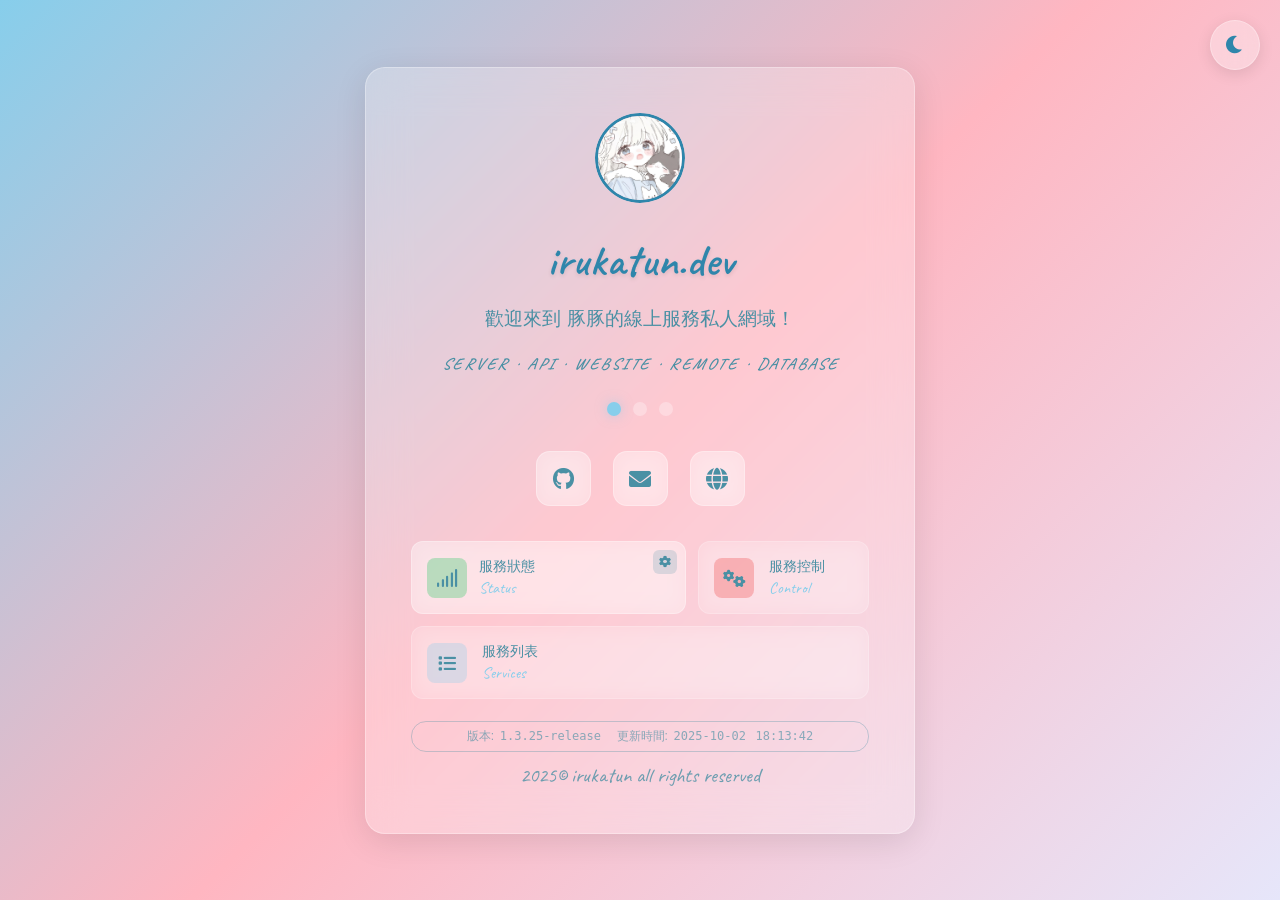
==== index.html @ 138a7be6 "1.3.25-release，版本號修正" ====
<!DOCTYPE html>
<html lang="zh-TW">
<head>
  <meta charset="UTF-8">
  <meta name="viewport" content="width=device-width, initial-scale=1.0">
  
  <!-- Cache Control -->
  <meta http-equiv="Cache-Control" content="no-cache, no-store, must-revalidate">
  <meta http-equiv="Pragma" content="no-cache">
  <meta http-equiv="Expires" content="0">
  <meta name="version" content="1.3.25-release">

  <!-- SEO -->
  <title>irukatun.dev - 豚豚的線上服務私人網域</title>
  <meta name="description" content="這是豚豚的個人網域，用於部署各種線上服務、API、網站和遠端連線接口。" />

  <!-- Social Sharing (Open Graph) -->
  <meta property="og:title" content="irukatun.dev - 豚豚的網站私人域" />
  <meta property="og:description" content="這是豚豚的個人網域，用於部署各種線上服務、API、網站和遠端連線接口。" />
  <meta property="og:image" content="https://www.irukatun.dev/avatar.jpg" />
  <meta property="og:url" content="https://www.irukatun.dev" />
  <meta property="og:type" content="website" />

  <!-- Icon & Styles -->
  <link rel="icon" href="favicon.png?v=1.3.25-release" type="image/png">
  <link rel="stylesheet" href="style.css?v=1.3.25-release">
  <link href="https://cdnjs.cloudflare.com/ajax/libs/font-awesome/6.0.0/css/all.min.css" rel="stylesheet">
</head>
<body>
    <div class="container">
        <!-- 暗色模式切換按鈕 -->
        <div class="theme-toggle">
            <button id="theme-toggle-btn" class="theme-toggle-btn" title="切換主題">
                <i class="fas fa-moon" id="theme-icon"></i>
            </button>
        </div>

        <!-- 主要內容卡片 -->
        <div class="main-card">
            <!-- 頭像 -->
            <div class="avatar">
                <a href="https://zcs.irukatun.dev" target="_blank" rel="noopener" id="avatar-link" class="avatar-link">
                    <img src="avatar.jpg?v=1.3.25-release" alt="頭像" class="avatar-image">
                    <div class="avatar-overlay">
                        <i class="fas fa-user"></i>
                        <span>個人介紹</span>
                    </div>
                </a>
            </div>

            <!-- 網域名稱 -->
            <h1 class="domain-name">irukatun.dev</h1>

            <!-- 歡迎文字 -->
            <p class="welcome-text">歡迎來到 豚豚的線上服務私人網域！</p>

            <!-- 服務標籤 -->
            <p class="service-tags">SERVER · API · WEBSITE · REMOTE · DATABASE</p>

            <!-- 狀態指示器 -->
            <div class="status-indicators">
                <div class="status-dot active"></div>
                <div class="status-dot"></div>
                <div class="status-dot"></div>
            </div>

            <!-- 社交連結 -->
            <div class="social-links">
                <a href="#" class="social-link github" title="GitHub">
                    <i class="fab fa-github"></i>
                </a>
                <a href="#" class="social-link email" title="Email">
                    <i class="fas fa-envelope"></i>
                </a>
                <a href="#" class="social-link website" title="Website">
                    <i class="fas fa-globe"></i>
                </a>
            </div>

            <!-- 按鈕區域 -->
            <div class="button-container">
                <!-- 第一行：服務狀態和服務控制 -->
                <div class="button-row">
                    <!-- 服務狀態按鈕 -->
                    <div class="status-button">
                        <div class="status-icon">
                            <i class="fas fa-signal"></i>
                        </div>
                        <div class="status-text">
                            <span>服務狀態</span>
                            <small>Status</small>
                        </div>
                        <div class="status-dashboard-btn" onclick="event.stopPropagation(); confirmDashboardAccess()" title="進入後台">
                            <i class="fas fa-cog"></i>
                        </div>
                    </div>

                    <!-- 服務控制按鈕 -->
                    <div class="wake-button" title="服務控制">
                        <div class="wake-icon">
                            <i class="fas fa-cogs"></i>
                        </div>
                        <div class="wake-text">
                            <span>服務控制</span>
                            <small>Control</small>
                        </div>
                    </div>
                </div>

                <!-- 第二行：服務列表 -->
                <div class="button-row">
                    <!-- 服務列表按鈕 -->
                    <div class="services-button">
                        <div class="services-icon">
                            <i class="fas fa-list"></i>
                        </div>
                        <div class="services-text">
                            <span>服務列表</span>
                            <small>Services</small>
                        </div>
                    </div>
                </div>
            </div>

            <!-- 版本資訊 -->
            <div class="version-info">
                <div class="version-text">
                    <div class="version-item">版本: <span id="version-display">1.3.25-release</span></div>
                    <div class="version-item">更新時間: <span id="version-date">2025-10-02 18:13:42</span></div>
                </div>
            </div>

            <!-- 版權資訊 -->
            <p class="copyright">2025© irukatun all rights reserved</p>
        </div>

        <!-- 服務列表彈出框 -->
        <div class="modal-overlay" id="modalOverlay">
            <div class="modal">
                <div class="modal-header">
                    <h3>可用服務列表</h3>
                    <button class="close-btn" id="closeBtn">
                        <i class="fas fa-times"></i>
                    </button>
                </div>
                <div class="modal-content">
                    <div class="services-list">
                        <div class="service-item nextcloud-service" onclick="directRedirect('https://nextcloud.irukatun.dev')">
                            <div class="service-icon">
                                <i class="fas fa-cloud"></i>
                            </div>
                            <div class="service-info">
                                <h4>Nextcloud</h4>
                                <p>私有雲端儲存與檔案共享</p>
                            </div>
                        </div>
                        <div class="service-item llm-chat-service" onclick="directRedirect('https://chat.irukatun.dev')">
                            <div class="service-icon">
                                <i class="fas fa-robot"></i>
                            </div>
                            <div class="service-info">
                                <h4>Iruka Chat</h4>
                                <p>小型LLM對話實驗室</p>
                            </div>
                        </div>
                        <div class="service-item jupyter-service" onclick="openJupyterModal()">
                            <div class="service-icon">
                                <i class="fas fa-book"></i>
                            </div>
                            <div class="service-info">
                                <h4>Jupyter IDE</h4>
                                <p>輕量遠端代碼測試及開發環境</p>
                            </div>
                        </div>
                        <div class="service-item minecraft-service" onclick="directRedirect('https://dreos-mc.irukatun.dev')">
                            <div class="service-icon">
                                <i class="fas fa-gamepad"></i>
                            </div>
                            <div class="service-info">
                                <h4>DreamOS Server</h4>
                                <p> 夢の起源Minecraft伺服器官方網站</p>
                            </div>
                        </div>
                        <div class="service-item coming-soon-service">
                            <div class="service-icon">
                                <i class="fas fa-server"></i>
                            </div>
                            <div class="service-info">
                                <h4>API 服務</h4>
                                <p>Coming Soon...</p>
                            </div>
                        </div>
                        <div class="service-item coming-soon-service">
                            <div class="service-icon">
                                <i class="fas fa-database"></i>
                            </div>
                            <div class="service-info">
                                <h4>資料庫服務</h4>
                                <p>Coming Soon...</p>
                            </div>
                        </div>
                    </div>
                </div>
            </div>
        </div>

        <!-- Jupyter 配置選擇彈出框 -->
        <div class="modal-overlay" id="jupyterModalOverlay">
            <div class="modal jupyter-modal">
                <div class="modal-header">
                    <h3>選擇 Jupyter 配置</h3>
                    <button class="close-btn" onclick="closeJupyterModal()">
                        <i class="fas fa-times"></i>
                    </button>
                </div>
                <div class="modal-content">
                    <div class="jupyter-options">
                        <div class="jupyter-option" onclick="directRedirect('https://jupyter-lite.irukatun.dev')">
                            <div class="jupyter-active-badge">正常服務中</div>
                            <div class="option-header">
                                <div class="option-icon">
                                    <i class="fas fa-laptop"></i>
                                </div>
                                <div class="option-title">
                                    <h4>Lite 版本</h4>
                                    <span class="option-badge lite">輕量配置</span>
                                </div>
                            </div>
                            <div class="option-specs">
                                <div class="spec-item">
                                    <i class="fas fa-microchip"></i>
                                    <span>AMD Ryzen 5 5600</span>
                                </div>
                                <div class="spec-item">
                                    <i class="fas fa-tv"></i>
                                    <span>AMD Radeon RX 6600 8G</span>
                                </div>
                                <div class="spec-item">
                                    <i class="fas fa-memory"></i>
                                    <span>24GB DDR4-3600</span>
                                </div>
                                <div class="spec-item">
                                    <i class="fab fa-python"></i>
                                    <span>CPython 3.12</span>
                                </div>
                            </div>
                        </div>
                        
                        <div class="jupyter-option coming-soon-service">
                            <div class="jupyter-suspended-badge">暫停服務</div>
                            <div class="option-header">
                                <div class="option-icon">
                                    <i class="fas fa-rocket"></i>
                                </div>
                                <div class="option-title">
                                    <h4>Pro 版本</h4>
                                    <span class="option-badge pro">高性能配置</span>
                                </div>
                            </div>
                            <div class="option-specs">
                                <div class="spec-item">
                                    <i class="fas fa-microchip"></i>
                                    <span>Intel Core i7-14700KF</span>
                                </div>
                                <div class="spec-item">
                                    <i class="fas fa-tv"></i>
                                    <span>NVIDIA GeForce RTX 4070 Ti Super 16G</span>
                                </div>
                                <div class="spec-item">
                                    <i class="fas fa-memory"></i>
                                    <span>64GB DDR5-6000</span>
                                </div>
                                <div class="spec-item">
                                    <i class="fab fa-python"></i>
                                    <span>CPython 3.12</span>
                                </div>
                            </div>
                        </div>
                    </div>
                </div>
            </div>
        </div>



    </div>

    <script src="script.js?v=1.3.25-release"></script>
</body>
</html>
---- style.css ----
@import url("https://fonts.googleapis.com/css2?family=Caveat&display=swap");

/* CSS 變量 */
:root {
    /* 淺色模式 */
    --bg-gradient: linear-gradient(135deg, #87CEEB 0%, #FFB6C1 50%, #E6E6FA 100%);
    --card-bg: rgba(255, 255, 255, 0.25);
    --card-border: rgba(255, 255, 255, 0.3);
    --text-primary: #2E86AB;
    --text-secondary: #4A90A4;
    --text-muted: rgba(74, 144, 164, 0.8);
    --button-bg: rgba(255, 255, 255, 0.3);
    --button-border: rgba(255, 255, 255, 0.3);
    --button-hover-bg: rgba(255, 255, 255, 0.4);
    --modal-bg: rgba(255, 255, 255, 0.95);
    --overlay-bg: rgba(0, 0, 0, 0.3);
    --social-link-bg: rgba(255, 255, 255, 0.3);
    --social-link-hover: rgba(255, 255, 255, 0.4);
}

/* 暗色模式 */
[data-theme="dark"] {
    --bg-gradient: linear-gradient(135deg, #1a1a2e 0%, #16213e 50%, #0f3460 100%);
    --card-bg: rgba(30, 30, 50, 0.8);
    --card-border: rgba(255, 255, 255, 0.1);
    --text-primary: #87CEEB;
    --text-secondary: #B0C4DE;
    --text-muted: rgba(176, 196, 222, 0.8);
    --button-bg: rgba(255, 255, 255, 0.1);
    --button-border: rgba(255, 255, 255, 0.2);
    --button-hover-bg: rgba(255, 255, 255, 0.2);
    --modal-bg: rgba(30, 30, 50, 0.95);
    --overlay-bg: rgba(0, 0, 0, 0.5);
    --social-link-bg: rgba(255, 255, 255, 0.1);
    --social-link-hover: rgba(255, 255, 255, 0.2);
}

/* 重置和基本樣式 */
* {
    margin: 0;
    padding: 0;
    box-sizing: border-box;
}

body {
    font-family: "Segoe UI", Tahoma, Geneva, Verdana, sans-serif;
    min-height: 100vh;
    overflow-x: hidden;
    overflow-y: auto;
    background: var(--bg-gradient);
    background-attachment: fixed;
    transition: all 0.3s ease;
}

/* 針對英文部分應用 Caveat 字體 */
.domain-name,
.service-tags,
.coming-soon,
.copyright,
.social-link {
    font-family: "Caveat", cursive, "Segoe UI", Tahoma, Geneva, Verdana, sans-serif;
}

.container {
    position: relative;
    width: 100%;
    min-height: 100vh;
    display: flex;
    align-items: center;
    justify-content: center;
    padding: 20px 0;
}

/* 主題切換按鈕 */
.theme-toggle {
    position: fixed;
    top: 20px;
    right: 20px;
    z-index: 1000;
}

.theme-toggle-btn {
    width: 50px;
    height: 50px;
    border: none;
    border-radius: 50%;
    background: var(--button-bg);
    backdrop-filter: blur(10px);
    border: 1px solid var(--button-border);
    color: var(--text-primary);
    font-size: 20px;
    cursor: pointer;
    transition: all 0.3s ease;
    display: flex;
    align-items: center;
    justify-content: center;
    box-shadow: 0 4px 15px rgba(0, 0, 0, 0.1);
}

.theme-toggle-btn:hover {
    background: var(--button-hover-bg);
    transform: translateY(-2px);
    box-shadow: 0 6px 20px rgba(0, 0, 0, 0.15);
}

.theme-toggle-btn:active {
    transform: translateY(0);
}

/* 主要內容卡片 */
.main-card {
    position: relative;
    z-index: 10;
    background: var(--card-bg);
    backdrop-filter: blur(20px);
    border: 1px solid var(--card-border);
    border-radius: 20px;
    padding: 45px;
    text-align: center;
    box-shadow: 0 8px 32px rgba(0, 0, 0, 0.1);
    max-width: 550px;
    width: 90%;
    transition: transform 0.3s ease, box-shadow 0.3s ease;
    margin: 20px auto;
    flex-shrink: 0;
}

.main-card:hover {
    transform: translateY(-5px);
    box-shadow: 0 12px 40px rgba(0, 0, 0, 0.15);
}

/* 頭像 */
.avatar {
    margin-bottom: 25px;
}

/* 頭像可點擊效果 */
.avatar-link {
    display: inline-block;
    border-radius: 50%;
    position: relative;
    transition: all 0.3s ease;
    overflow: hidden;
}

.avatar-link:hover {
    cursor: pointer;
    transform: translateY(-2px);
}

.avatar-image {
    width: 90px;
    height: 90px;
    border-radius: 50%;
    object-fit: cover;
    margin: 0 auto;
    border: 3px solid var(--text-primary);
    transition: all 0.3s ease;
    box-shadow: 0 6px 20px rgba(135, 206, 235, 0.25);
    animation: avatarPulse 3s ease-in-out infinite;
    display: block;
}

/* 頭像懸停提示層 */
.avatar-overlay {
    position: absolute;
    top: 0;
    left: 0;
    right: 0;
    bottom: 0;
    background: rgba(46, 134, 171, 0.9);
    border-radius: 50%;
    display: flex;
    flex-direction: column;
    align-items: center;
    justify-content: center;
    opacity: 0;
    transform: scale(0.8);
    transition: all 0.3s ease;
    color: white;
    font-size: 12px;
    font-weight: 600;
    text-align: center;
}

.avatar-overlay i {
    font-size: 20px;
    margin-bottom: 4px;
}

.avatar-link:hover .avatar-overlay {
    opacity: 1;
    transform: scale(1);
}

.avatar-link:hover .avatar-image {
    border-color: var(--text-primary);
    box-shadow: 0 8px 30px rgba(135, 206, 235, 0.4);
    transform: scale(1.03);
    animation-play-state: paused;
}

@keyframes avatarPulse {
    0%, 100% {
        box-shadow: 0 6px 20px rgba(135, 206, 235, 0.25);
    }
    50% {
        box-shadow: 0 6px 25px rgba(135, 206, 235, 0.4);
    }
}/* 網域名稱 */
.domain-name {
    font-size: 2.8rem;
    font-weight: 600;
    color: var(--text-primary);
    margin-bottom: 18px;
    text-shadow: 0 2px 4px rgba(0, 0, 0, 0.1);
}

/* 歡迎文字 */
.welcome-text {
    font-size: 1.2rem;
    color: var(--text-secondary);
    margin-bottom: 22px;
    font-weight: 500;
}

/* 服務標籤 */
.service-tags {
    font-size: 1rem;
    color: var(--text-secondary);
    font-weight: 600;
    letter-spacing: 2.5px;
    margin-bottom: 28px;
    font-style: italic;
}

/* 狀態指示器 */
.status-indicators {
    display: flex;
    justify-content: center;
    gap: 12px;
    margin-bottom: 35px;
}

.status-dot {
    width: 14px;
    height: 14px;
    border-radius: 50%;
    background: rgba(255, 255, 255, 0.3);
    transition: all 0.3s ease;
}

.status-dot.active {
    background: #87CEEB;
    box-shadow: 0 0 12px rgba(135, 206, 235, 0.5);
}

.status-dot:hover {
    transform: scale(1.2);
}

/* 社交連結 */
.social-links {
    display: flex;
    justify-content: center;
    gap: 22px;
    margin-bottom: 35px;
}

.social-link {
    width: 55px;
    height: 55px;
    background: var(--social-link-bg);
    backdrop-filter: blur(10px);
    border: 1px solid var(--button-border);
    border-radius: 14px;
    display: flex;
    align-items: center;
    justify-content: center;
    text-decoration: none;
    color: var(--text-secondary);
    font-size: 22px;
    transition: all 0.3s ease;
    cursor: pointer;
}

.social-link:hover {
    transform: translateY(-3px);
    background: var(--social-link-hover);
    color: #2E86AB;
    box-shadow: 0 5px 15px rgba(0, 0, 0, 0.1);
}

.social-link.github:hover {
    background: rgba(51, 51, 51, 0.8);
    color: white;
}

.social-link.email:hover {
    background: rgba(255, 182, 193, 0.8);
    color: white;
}

.social-link.website:hover {
    background: rgba(135, 206, 235, 0.8);
    color: white;
}
.social-link.jupyter:hover {
    background: rgba(243, 119, 38, 0.8);
    color: white;
}

.jupyter-logo {
    width: 24px;
    height: 24px;
    filter: brightness(0) invert(1);
    opacity: 0.8;
}

/* 按鈕容器 */
.button-container {
    display: flex;
    flex-direction: column;
    gap: 12px;
    margin-bottom: 22px;
}

.button-row {
    display: flex;
    gap: 12px;
    align-items: stretch;
}

/* 服務狀態按鈕 */
.status-button {
    display: flex;
    align-items: center;
    padding: 15px;
    background: var(--button-bg);
    backdrop-filter: blur(10px);
    border: 1px solid var(--button-border);
    border-radius: 12px;
    text-decoration: none;
    color: inherit;
    transition: all 0.3s ease;
    cursor: pointer;
    flex: 1.4;
    position: relative;
}

.status-button:hover {
    transform: scale(1.05);
    background: var(--button-hover-bg);
}

.status-dashboard-btn {
    position: absolute;
    top: 8px;
    right: 8px;
    width: 24px;
    height: 24px;
    background: rgba(74, 144, 164, 0.2);
    border-radius: 6px;
    display: flex;
    align-items: center;
    justify-content: center;
    cursor: pointer;
    transition: all 0.3s ease;
    z-index: 10;
}

.status-dashboard-btn:hover {
    background: rgba(74, 144, 164, 0.4);
    transform: scale(1.1);
}

.status-dashboard-btn i {
    font-size: 12px;
    color: #4A90A4;
}

.status-icon {
    width: 40px;
    height: 40px;
    background: rgba(34, 197, 94, 0.3);
    border-radius: 8px;
    display: flex;
    align-items: center;
    justify-content: center;
    margin-right: 12px;
    flex-shrink: 0;
}

.status-icon i {
    font-size: 18px;
    color: #4A90A4;
}

.status-text {
    display: flex;
    flex-direction: column;
    align-items: flex-start;
}

.status-text span {
    font-size: 0.9rem;
    color: #4A90A4;
    font-weight: 500;
    margin-bottom: 2px;
    font-family: "Segoe UI", Tahoma, Geneva, Verdana, sans-serif;
}

.status-text small {
    font-size: 1rem;
    color: #87CEEB;
    font-style: normal;
    font-weight: normal;
    font-family: "Caveat", cursive, "Segoe UI", Tahoma, Geneva, Verdana, sans-serif;
}

/* 服務列表按鈕調整 */
.services-button {
    display: flex;
    align-items: center;
    padding: 15px;
    background: rgba(255, 255, 255, 0.1);
    backdrop-filter: blur(10px);
    border: 1px solid rgba(255, 255, 255, 0.2);
    border-radius: 12px;
    text-decoration: none;
    color: inherit;
    transition: all 0.3s ease;
    cursor: pointer;
    width: 100%;
}

.services-button:hover {
    transform: scale(1.05);
    background: rgba(255, 255, 255, 0.2);
}

.services-icon {
    width: 40px;
    height: 40px;
    background: rgba(135, 206, 235, 0.3);
    border-radius: 8px;
    display: flex;
    align-items: center;
    justify-content: center;
    margin-right: 15px;
    flex-shrink: 0;
}

.services-icon i {
    font-size: 18px;
    color: #4A90A4;
}

.services-text {
    display: flex;
    flex-direction: column;
    align-items: flex-start;
}

.services-text span {
    font-size: 0.9rem;
    color: #4A90A4;
    font-weight: 500;
    margin-bottom: 2px;
    font-family: "Segoe UI", Tahoma, Geneva, Verdana, sans-serif;
}

.services-text small {
    font-size: 1rem;
    color: #87CEEB;
    font-style: normal;
    font-weight: normal;
    font-family: "Caveat", cursive, "Segoe UI", Tahoma, Geneva, Verdana, sans-serif;
}

/* 服務喚醒按鈕 */
.wake-button {
    display: flex;
    align-items: center;
    padding: 15px;
    background: rgba(255, 255, 255, 0.1);
    backdrop-filter: blur(10px);
    border: 1px solid rgba(255, 255, 255, 0.2);
    border-radius: 12px;
    text-decoration: none;
    color: inherit;
    transition: all 0.3s ease;
    cursor: pointer;
    flex: 0.8;
    min-width: 130px;
}

.wake-button:hover {
    transform: scale(1.05);
    background: rgba(255, 255, 255, 0.2);
}

.wake-icon {
    width: 40px;
    height: 40px;
    background: rgba(239, 68, 68, 0.3);
    border-radius: 8px;
    display: flex;
    align-items: center;
    justify-content: center;
    margin-right: 15px;
    flex-shrink: 0;
}

.wake-icon i {
    font-size: 18px;
    color: #4A90A4;
}

.wake-text {
    display: flex;
    flex-direction: column;
    align-items: flex-start;
}

.wake-text span {
    font-size: 0.9rem;
    color: #4A90A4;
    font-weight: 500;
    margin-bottom: 2px;
    font-family: "Segoe UI", Tahoma, Geneva, Verdana, sans-serif;
}

.wake-text small {
    font-size: 1rem;
    color: #87CEEB;
    font-style: normal;
    font-weight: normal;
    font-family: "Caveat", cursive, "Segoe UI", Tahoma, Geneva, Verdana, sans-serif;
}

/* 版權資訊 */
.copyright {
    font-size: 1.3rem;
    color: var(--text-muted);
    font-style: normal;
}

/* 版本資訊 */
.version-info {
    display: flex;
    align-items: center;
    justify-content: center;
    margin-bottom: 10px;
    padding: 6px 14px;
    background: transparent;
    border: 1px solid rgba(74, 144, 164, 0.4);
    border-radius: 15px;
    opacity: 0.8;
    transition: all 0.3s ease;
}

[data-theme="dark"] .version-info {
    border-color: rgba(176, 196, 222, 0.3);
}

.version-text {
    font-size: 0.75rem;
    color: var(--text-muted);
    font-weight: 400;
    text-align: center;
    word-spacing: 0.2em;
    display: flex;
    gap: 0.8em;
    align-items: center;
    justify-content: center;
    flex-wrap: wrap;
}

.version-item {
    white-space: nowrap;
}

.version-text #version-display,
.version-text #version-date {
    font-family: monospace;
    font-weight: 500;
}

.version-text #version-display {
    margin-right: 0.5em;
}

.version-info:hover {
    opacity: 1;
    border-color: var(--text-secondary);
}

/* 模糊彈出框 */
.modal-overlay {
    position: fixed;
    top: 0;
    left: 0;
    width: 100%;
    height: 100%;
    background: var(--overlay-bg);
    backdrop-filter: blur(5px);
    display: flex;
    align-items: center;
    justify-content: center;
    z-index: 1000;
    opacity: 0;
    visibility: hidden;
    transition: all 0.3s ease;
    overflow-y: auto;
    padding: 20px;
}

.modal-overlay.active {
    opacity: 1;
    visibility: visible;
}

.modal {
    background: var(--modal-bg);
    backdrop-filter: blur(20px);
    border: 1px solid var(--card-border);
    border-radius: 15px;
    padding: 35px;
    max-width: 450px;
    width: 90%;
    max-height: calc(100vh - 40px);
    overflow-y: auto;
    box-shadow: 0 10px 30px rgba(0, 0, 0, 0.2);
    transform: scale(0.8);
    transition: transform 0.3s ease;
    margin: auto;
    flex-shrink: 0;
}

.modal-overlay.active .modal {
    transform: scale(1);
}

.modal-header {
    display: flex;
    justify-content: space-between;
    align-items: center;
    margin-bottom: 20px;
}

.modal-header h3 {
    color: var(--text-primary);
    font-size: 1.4rem;
    font-weight: 600;
    font-family: "Segoe UI", Tahoma, Geneva, Verdana, sans-serif;
}

.close-btn {
    background: none;
    border: none;
    font-size: 22px;
    color: var(--text-secondary);
    cursor: pointer;
    padding: 5px;
    border-radius: 50%;
    transition: all 0.3s ease;
}

.close-btn:hover {
    background: rgba(255, 182, 193, 0.2);
    color: #2E86AB;
}

.modal-content p {
    color: #4A90A4;
    line-height: 1.7;
    margin-bottom: 18px;
    font-size: 1.1rem;
    font-family: "Segoe UI", Tahoma, Geneva, Verdana, sans-serif;
}

.modal-content p:last-child {
    margin-bottom: 0;
}

/* 服務列表樣式 */
.services-list {
    display: flex;
    flex-direction: column;
    gap: 15px;
}

.service-item {
    display: flex;
    align-items: center;
    padding: 15px;
    background: var(--button-bg);
    backdrop-filter: blur(10px);
    border: 1px solid var(--button-border);
    border-radius: 12px;
    text-decoration: none;
    color: inherit;
    transition: all 0.3s ease;
    cursor: pointer;
}

.service-item:hover {
    transform: translateY(-2px);
    background: var(--button-hover-bg);
    box-shadow: 0 5px 15px rgba(0, 0, 0, 0.1);
}

.service-item.coming-soon-service {
    opacity: 0.6;
    cursor: not-allowed;
}

.service-item.coming-soon-service:hover {
    transform: none;
    background: var(--button-bg);
    box-shadow: none;
}

/* Jupyter 選單專用標記 - 右上角 */
.jupyter-active-badge {
    position: absolute;
    top: 8px;
    right: 8px;
    background: #10b981;
    color: white;
    font-size: 0.7rem;
    font-weight: 600;
    padding: 2px 6px;
    border-radius: 4px;
    z-index: 10;
}

.jupyter-suspended-badge {
    position: absolute;
    top: 8px;
    right: 8px;
    background: #ef4444;
    color: white;
    font-size: 0.7rem;
    font-weight: 600;
    padding: 2px 6px;
    border-radius: 4px;
    z-index: 10;
}

/* Jupyter配置選擇項目樣式調整 */
.jupyter-option {
    position: relative;
    display: block;
    text-decoration: none;
    color: inherit;
    background: var(--button-bg);
    backdrop-filter: blur(10px);
    border: 1px solid var(--button-border);
    border-radius: 15px;
    padding: 15px 20px;
    transition: all 0.3s ease;
}

.jupyter-option:hover {
    transform: translateY(-3px);
    background: var(--button-hover-bg);
    box-shadow: 0 8px 25px rgba(0, 0, 0, 0.15);
}

/* 禁止點擊的Jupyter選項樣式 */
.jupyter-option.coming-soon-service {
    opacity: 0.6;
    cursor: not-allowed;
}

.jupyter-option.coming-soon-service:hover {
    transform: none;
    background: var(--button-bg);
    box-shadow: none;
}



.service-icon {
    width: 50px;
    height: 50px;
    display: flex;
    align-items: center;
    justify-content: center;
    background: var(--social-link-bg);
    border-radius: 10px;
    margin-right: 15px;
    flex-shrink: 0;
}

.service-icon i {
    font-size: 24px;
    color: var(--text-secondary);
}

.service-logo {
    width: 28px;
    height: 28px;
    filter: brightness(0) saturate(100%) invert(41%) sepia(36%) saturate(1169%) hue-rotate(164deg) brightness(93%) contrast(86%);
}

.service-info h4 {
    color: var(--text-primary);
    font-size: 1.2rem;
    font-weight: 600;
    margin-bottom: 5px;
    font-family: "Segoe UI", Tahoma, Geneva, Verdana, sans-serif;
}

.service-info p {
    color: var(--text-secondary);
    font-size: 0.95rem;
    margin: 0;
    font-family: "Segoe UI", Tahoma, Geneva, Verdana, sans-serif;
}

/* Jupyter 配置選擇樣式 */
.jupyter-modal {
    max-width: 450px;
    width: 90%;
    max-height: calc(100vh - 40px);
}

.jupyter-options {
    display: flex;
    flex-direction: column;
    gap: 20px;
}

.option-header {
    display: flex;
    align-items: center;
    margin-bottom: 10px;
}

.option-icon {
    width: 50px;
    height: 50px;
    background: var(--social-link-bg);
    border-radius: 12px;
    display: flex;
    align-items: center;
    justify-content: center;
    margin-right: 15px;
    flex-shrink: 0;
}

.option-icon i {
    font-size: 24px;
    color: var(--text-secondary);
}

.option-title h4 {
    color: var(--text-primary);
    font-size: 1.3rem;
    font-weight: 600;
    margin: 0 0 5px 0;
    font-family: "Segoe UI", Tahoma, Geneva, Verdana, sans-serif;
}

.option-badge {
    display: inline-block;
    padding: 4px 12px;
    border-radius: 20px;
    font-size: 0.85rem;
    font-weight: 600;
    color: white;
}

.option-badge.lite {
    background: linear-gradient(45deg, #87CEEB, #4A90A4);
}

.option-badge.pro {
    background: linear-gradient(45deg, #FFB6C1, #FF69B4);
}



.option-specs {
    display: flex;
    flex-wrap: wrap;
    gap: 15px;
    margin-bottom: 0;
}

.spec-item {
    display: flex;
    align-items: center;
    gap: 8px;
    background: var(--social-link-bg);
    padding: 8px 12px;
    border-radius: 8px;
    font-size: 0.9rem;
    color: var(--text-secondary);
    font-weight: 500;
}

.spec-item i {
    font-size: 14px;
    width: 16px;
    text-align: center;
}

.option-description {
    color: var(--text-secondary);
    font-size: 0.95rem;
    margin: 0;
    font-style: normal;
    font-family: "Segoe UI", Tahoma, Geneva, Verdana, sans-serif;
}

/* 響應式設計 */
@media (max-width: 768px) {
    .theme-toggle {
        top: 15px;
        right: 15px;
    }
    
    .theme-toggle-btn {
        width: 45px;
        height: 45px;
        font-size: 18px;
    }
    
    .container {
        padding: 10px 0;
        min-height: calc(100vh - 20px);
    }
    
    .main-card {
        padding: 35px 25px;
        margin: 15px auto;
        width: 95%;
    }
    
    .domain-name {
        font-size: 2.2rem;
    }
    
    .welcome-text {
        font-size: 1.1rem;
    }
    
    .social-links {
        gap: 18px;
    }
    
    .social-link {
        width: 50px;
        height: 50px;
        font-size: 20px;
    }
    
    .button-container {
        gap: 10px;
    }
    
    .button-row {
        gap: 10px;
    }
    
    .status-button {
        padding: 12px 15px;
    }
    
    .status-icon {
        width: 35px;
        height: 35px;
        margin-right: 10px;
    }
    
    .status-icon i {
        font-size: 16px;
    }
    
    .status-text span {
        font-size: 0.85rem;
    }
    
    .status-text small {
        font-size: 0.95rem;
    }
    
    .services-button {
        padding: 12px 15px;
    }
    
    .services-icon {
        width: 35px;
        height: 35px;
        margin-right: 12px;
    }
    
    .services-icon i {
        font-size: 16px;
    }
    
    .services-text span {
        font-size: 0.85rem;
    }
    
    .services-text small {
        font-size: 0.95rem;
    }
    
    .wake-button {
        padding: 12px 15px;
        min-width: 110px;
    }
    
    .wake-icon {
        width: 35px;
        height: 35px;
        margin-right: 12px;
    }
    
    .wake-icon i {
        font-size: 16px;
    }
    
    .wake-text span {
        font-size: 0.85rem;
    }
    
    .wake-text small {
        font-size: 0.95rem;
    }
    
    .service-item {
        padding: 12px;
    }
    
    .service-icon {
        width: 45px;
        height: 45px;
        margin-right: 12px;
    }
    
    .service-icon i {
        font-size: 20px;
    }
    
    .service-logo {
        width: 24px;
        height: 24px;
    }
    
    .service-info h4 {
        font-size: 1.1rem;
    }
    
    .service-info p {
        font-size: 0.9rem;
    }
}

@media (max-width: 480px) {
    .container {
        padding: 5px 0;
        min-height: calc(100vh - 10px);
    }
    
    .main-card {
        padding: 25px 20px;
        margin: 10px auto;
        width: 95%;
    }
    
    .domain-name {
        font-size: 2rem;
    }
    
    .service-tags {
        font-size: 0.9rem;
        letter-spacing: 1.5px;
    }
    
    .modal {
        padding: 25px;
        margin: 15px auto;
        max-height: calc(100vh - 30px);
    }
    
    .modal-header h3 {
        font-size: 1.2rem;
    }
    
    .modal-content p {
        font-size: 1rem;
    }
    
    .button-container {
        gap: 8px;
    }
    
    .button-row {
        gap: 8px;
    }
    
    .status-button {
        padding: 10px 12px;
    }
    
    .status-icon {
        width: 30px;
        height: 30px;
        margin-right: 8px;
    }
    
    .status-icon i {
        font-size: 14px;
    }
    
    .status-text span {
        font-size: 0.8rem;
    }
    
    .status-text small {
        font-size: 0.9rem;
    }
    
    .services-button {
        padding: 10px 12px;
    }
    
    .services-icon {
        width: 30px;
        height: 30px;
        margin-right: 10px;
    }
    
    .services-icon i {
        font-size: 14px;
    }
    
    .services-text span {
        font-size: 0.8rem;
    }
    
    .services-text small {
        font-size: 0.9rem;
    }
    
    .wake-button {
        padding: 10px 12px;
        min-width: 100px;
    }
    
    .wake-icon {
        width: 30px;
        height: 30px;
        margin-right: 10px;
    }
    
    .wake-icon i {
        font-size: 14px;
    }
    
    .wake-text span {
        font-size: 0.8rem;
    }
    
    .wake-text small {
        font-size: 0.9rem;
    }
    
    .status-button {
        padding: 10px 12px;
    }
    
    .services-button {
        padding: 10px 12px;
        min-width: auto;
    }
    
    .status-text span {
        font-size: 0.8rem;
    }
    
    .status-text small {
        font-size: 0.75rem;
    }
    
    .services-text span {
        font-size: 0.8rem;
    }
    
    .services-text small {
        font-size: 0.75rem;
    }
    
    .wake-text span {
        font-size: 0.8rem;
    }
    
    .wake-text small {
        font-size: 0.75rem;
    }
    
    .jupyter-modal {
        max-width: 90%;
        width: 90%;
    }
    
    .jupyter-option {
        padding: 15px;
    }
    
    .option-header {
        margin-bottom: 12px;
    }
    
    .option-icon {
        width: 45px;
        height: 45px;
        margin-right: 12px;
    }
    
    .option-icon i {
        font-size: 20px;
    }
    
    .option-title h4 {
        font-size: 1.1rem;
    }
    
    .option-badge {
        font-size: 0.8rem;
        padding: 3px 10px;
    }
    
    .option-specs {
        gap: 10px;
        margin-bottom: 12px;
    }
    
    .spec-item {
        font-size: 0.85rem;
        padding: 6px 10px;
    }
    
    .option-description {
        font-size: 0.9rem;
    }
}

/* 超小螢幕優化 (小於 414px) */
@media (max-width: 414px) {
    .container {
        padding: 5px 0;
        align-items: flex-start;
        padding-top: 20px;
    }
    
    .main-card {
        margin: 10px auto 20px;
        padding: 20px 15px;
        width: 95%;
    }
    
    .button-row {
        flex-direction: column;
        gap: 8px;
    }
    
    .status-button {
        flex: none;
        width: 100%;
    }
    
    .wake-button {
        flex: none;
        width: 100%;
        min-width: auto;
    }
    
    .services-button {
        width: 100%;
    }
}

/* 矮螢幕優化 (高度小於 600px) */
@media (max-height: 600px) {
    .container {
        align-items: flex-start;
        padding-top: 10px;
        padding-bottom: 10px;
    }
    
    .main-card {
        margin: 10px auto;
        padding: 20px;
    }
    
    .avatar {
        margin-bottom: 15px;
    }
    
    .avatar-image {
        width: 70px;
        height: 70px;
    }
    
    .domain-name {
        font-size: 2rem;
        margin-bottom: 10px;
    }
    
    .welcome-text {
        font-size: 1rem;
        margin-bottom: 12px;
    }
    
    .service-tags {
        font-size: 0.8rem;
        margin-bottom: 15px;
    }
    
    .social-links {
        margin: 15px 0;
        gap: 15px;
    }
    
    .social-link {
        width: 40px;
        height: 40px;
        font-size: 16px;
    }
    
    .button-container {
        gap: 8px;
        margin: 15px 0;
    }
    
    .copyright {
        font-size: 1rem;
        margin-top: 15px;
    }
    
    .version-info {
        padding: 4px 10px;
        margin-bottom: 8px;
    }
    
    .version-text {
        font-size: 0.65rem;
        line-height: 1.3;
        text-align: center;
        flex-direction: column;
        gap: 0.2em;
    }
    
    .version-item {
        white-space: nowrap;
    }
}

/* 非常矮的螢幕優化 (高度小於 500px) */
@media (max-height: 500px) {
    .container {
        align-items: flex-start;
        padding: 5px 0;
    }
    
    .main-card {
        padding: 15px;
        margin: 5px auto;
    }
    
    .avatar {
        margin-bottom: 10px;
    }
    
    .avatar-image {
        width: 60px;
        height: 60px;
    }
    
    .domain-name {
        font-size: 1.8rem;
        margin-bottom: 8px;
    }
    
    .welcome-text {
        font-size: 0.9rem;
        margin-bottom: 10px;
    }
    
    .service-tags {
        font-size: 0.75rem;
        margin-bottom: 12px;
    }
    
    .social-links {
        margin: 12px 0;
        gap: 12px;
    }
    
    .social-link {
        width: 35px;
        height: 35px;
        font-size: 14px;
    }
    
    .button-container {
        gap: 6px;
        margin: 12px 0;
    }
    
    .status-button,
    .wake-button,
    .services-button {
        padding: 8px 10px;
    }
    
    .copyright {
        font-size: 0.9rem;
        margin-top: 10px;
    }
    
    .version-info {
        padding: 3px 8px;
        margin-bottom: 6px;
    }
    
    .version-text {
        font-size: 0.6rem;
        line-height: 1.4;
        text-align: center;
        flex-direction: column;
        gap: 0.1em;
    }
    
    .version-item {
        white-space: nowrap;
    }
}
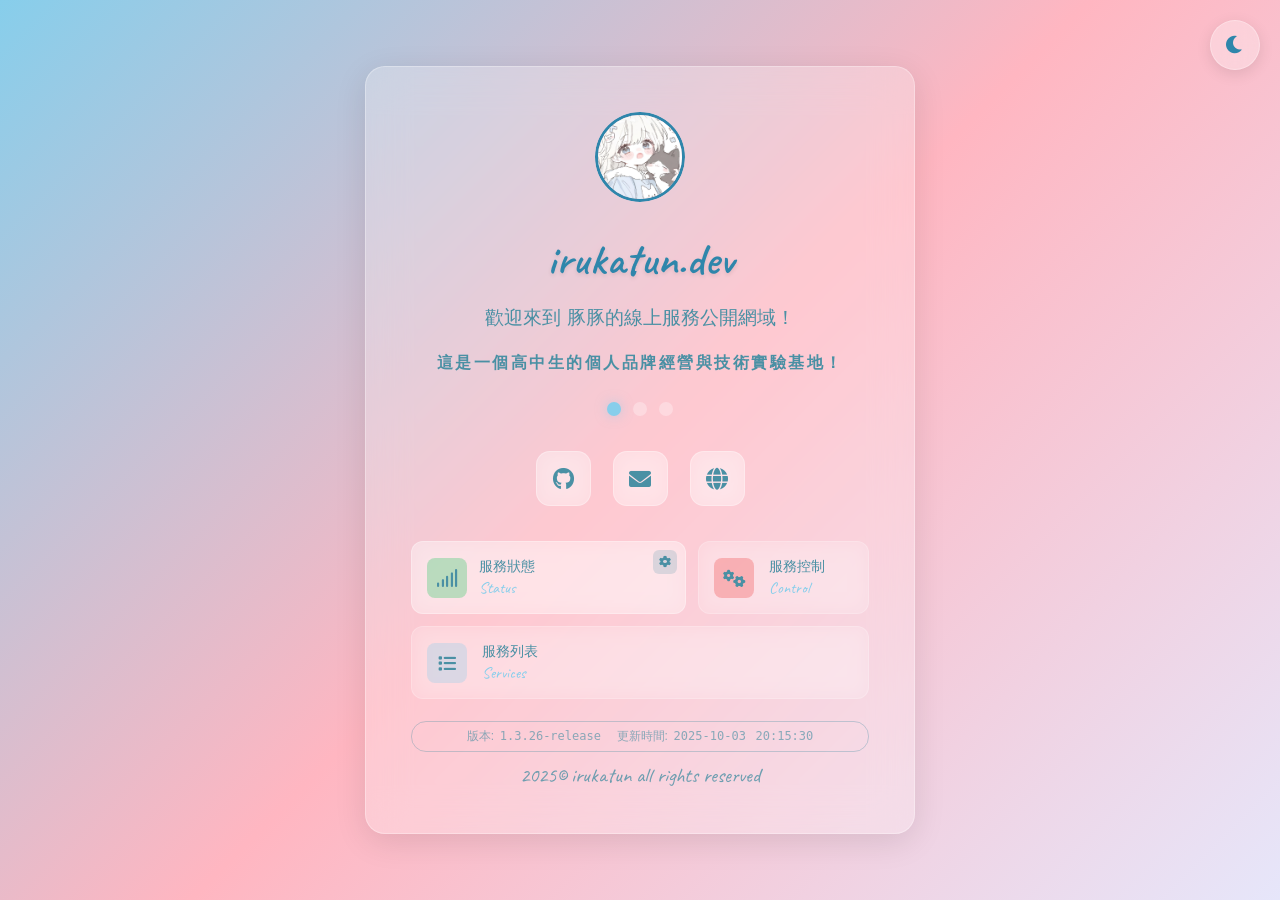
==== commit b5b406cf: "1.3.26-release，統一品牌記憶命名與介紹" ====
--- a/index.html
+++ b/index.html
@@ -8,22 +8,22 @@
   <meta http-equiv="Cache-Control" content="no-cache, no-store, must-revalidate">
   <meta http-equiv="Pragma" content="no-cache">
   <meta http-equiv="Expires" content="0">
-  <meta name="version" content="1.3.25-release">
+  <meta name="version" content="1.3.26-release">
 
   <!-- SEO -->
-  <title>irukatun.dev - 豚豚的線上服務私人網域</title>
-  <meta name="description" content="這是豚豚的個人網域，用於部署各種線上服務、API、網站和遠端連線接口。" />
+  <title>irukatun.dev - 豚豚的線上服務公開網域</title>
+  <meta name="description" content="一個高中生的個人品牌經營與技術實驗基地！" />
 
   <!-- Social Sharing (Open Graph) -->
-  <meta property="og:title" content="irukatun.dev - 豚豚的網站私人域" />
-  <meta property="og:description" content="這是豚豚的個人網域，用於部署各種線上服務、API、網站和遠端連線接口。" />
+  <meta property="og:title" content="irukatun.dev - 豚豚的線上服務公開網域" />
+  <meta property="og:description" content="一個高中生的個人品牌經營與技術實驗基地！" />
   <meta property="og:image" content="https://www.irukatun.dev/avatar.jpg" />
   <meta property="og:url" content="https://www.irukatun.dev" />
   <meta property="og:type" content="website" />
 
   <!-- Icon & Styles -->
-  <link rel="icon" href="favicon.png?v=1.3.25-release" type="image/png">
-  <link rel="stylesheet" href="style.css?v=1.3.25-release">
+  <link rel="icon" href="favicon.png?v=1.3.26-release" type="image/png">
+  <link rel="stylesheet" href="style.css?v=1.3.26-release">
   <link href="https://cdnjs.cloudflare.com/ajax/libs/font-awesome/6.0.0/css/all.min.css" rel="stylesheet">
 </head>
 <body>
@@ -40,7 +40,7 @@
             <!-- 頭像 -->
             <div class="avatar">
                 <a href="https://zcs.irukatun.dev" target="_blank" rel="noopener" id="avatar-link" class="avatar-link">
-                    <img src="avatar.jpg?v=1.3.25-release" alt="頭像" class="avatar-image">
+                    <img src="avatar.jpg?v=1.3.26-release" alt="頭像" class="avatar-image">
                     <div class="avatar-overlay">
                         <i class="fas fa-user"></i>
                         <span>個人介紹</span>
@@ -52,10 +52,10 @@
             <h1 class="domain-name">irukatun.dev</h1>
 
             <!-- 歡迎文字 -->
-            <p class="welcome-text">歡迎來到 豚豚的線上服務私人網域！</p>
-
-            <!-- 服務標籤 -->
-            <p class="service-tags">SERVER · API · WEBSITE · REMOTE · DATABASE</p>
+            <p class="welcome-text">歡迎來到 豚豚的線上服務公開網域！</p>
+
+            <!-- 介紹文字 -->
+            <p class="service-tags">這是一個高中生的個人品牌經營與技術實驗基地！</p>
 
             <!-- 狀態指示器 -->
             <div class="status-indicators">
@@ -125,8 +125,8 @@
             <!-- 版本資訊 -->
             <div class="version-info">
                 <div class="version-text">
-                    <div class="version-item">版本: <span id="version-display">1.3.25-release</span></div>
-                    <div class="version-item">更新時間: <span id="version-date">2025-10-02 18:13:42</span></div>
+                    <div class="version-item">版本: <span id="version-display">1.3.26-release</span></div>
+                    <div class="version-item">更新時間: <span id="version-date">2025-10-03 20:15:30</span></div>
                 </div>
             </div>
 
@@ -150,7 +150,7 @@
                                 <i class="fas fa-cloud"></i>
                             </div>
                             <div class="service-info">
-                                <h4>Nextcloud</h4>
+                                <h4>Iruka Drive</h4>
                                 <p>私有雲端儲存與檔案共享</p>
                             </div>
                         </div>
@@ -168,7 +168,7 @@
                                 <i class="fas fa-book"></i>
                             </div>
                             <div class="service-info">
-                                <h4>Jupyter IDE</h4>
+                                <h4>Iruka Code</h4>
                                 <p>輕量遠端代碼測試及開發環境</p>
                             </div>
                         </div>
@@ -177,7 +177,7 @@
                                 <i class="fas fa-gamepad"></i>
                             </div>
                             <div class="service-info">
-                                <h4>DreamOS Server</h4>
+                                <h4>DreamOS Minecraft</h4>
                                 <p> 夢の起源Minecraft伺服器官方網站</p>
                             </div>
                         </div>
@@ -285,7 +285,7 @@
 
     </div>
 
-    <script src="script.js?v=1.3.25-release"></script>
+    <script src="script.js?v=1.3.26-release"></script>
 </body>
 </html>
 
--- a/style.css
+++ b/style.css
@@ -232,7 +232,6 @@
     font-weight: 600;
     letter-spacing: 2.5px;
     margin-bottom: 28px;
-    font-style: italic;
 }
 
 /* 狀態指示器 */
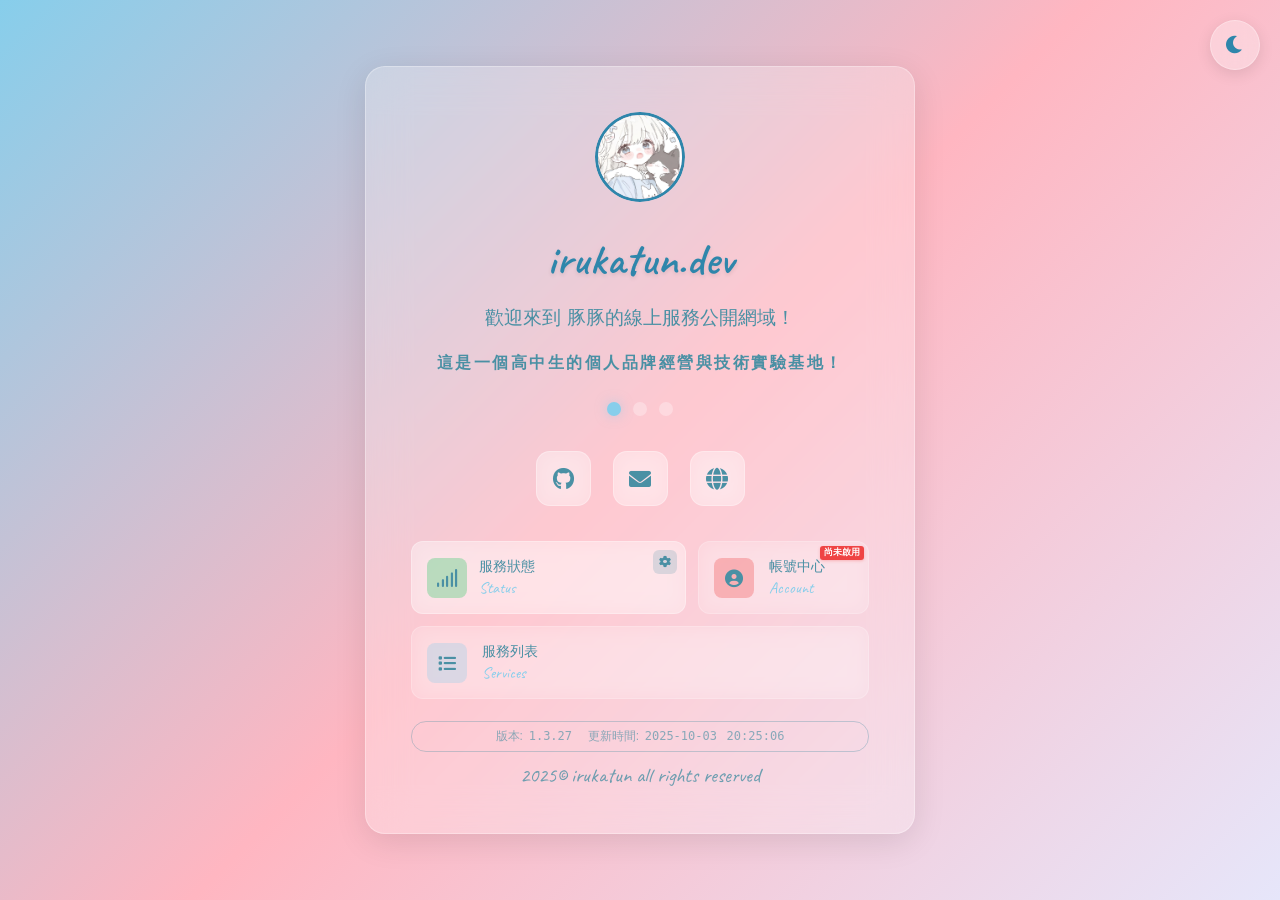
==== commit 6be56c70: "1.3.27，新增帳號中心" ====
--- a/index.html
+++ b/index.html
@@ -8,7 +8,7 @@
   <meta http-equiv="Cache-Control" content="no-cache, no-store, must-revalidate">
   <meta http-equiv="Pragma" content="no-cache">
   <meta http-equiv="Expires" content="0">
-  <meta name="version" content="1.3.26-release">
+  <meta name="version" content="1.3.27">
 
   <!-- SEO -->
   <title>irukatun.dev - 豚豚的線上服務公開網域</title>
@@ -22,8 +22,8 @@
   <meta property="og:type" content="website" />
 
   <!-- Icon & Styles -->
-  <link rel="icon" href="favicon.png?v=1.3.26-release" type="image/png">
-  <link rel="stylesheet" href="style.css?v=1.3.26-release">
+  <link rel="icon" href="favicon.png?v=1.3.27" type="image/png">
+  <link rel="stylesheet" href="style.css?v=1.3.27">
   <link href="https://cdnjs.cloudflare.com/ajax/libs/font-awesome/6.0.0/css/all.min.css" rel="stylesheet">
 </head>
 <body>
@@ -40,7 +40,7 @@
             <!-- 頭像 -->
             <div class="avatar">
                 <a href="https://zcs.irukatun.dev" target="_blank" rel="noopener" id="avatar-link" class="avatar-link">
-                    <img src="avatar.jpg?v=1.3.26-release" alt="頭像" class="avatar-image">
+                    <img src="avatar.jpg?v=1.3.27" alt="頭像" class="avatar-image">
                     <div class="avatar-overlay">
                         <i class="fas fa-user"></i>
                         <span>個人介紹</span>
@@ -95,14 +95,15 @@
                         </div>
                     </div>
 
-                    <!-- 服務控制按鈕 -->
-                    <div class="wake-button" title="服務控制">
+                    <!-- 帳號中心按鈕 -->
+                    <div class="wake-button" title="帳號中心" onclick="directRedirect('https://account.irukatun.dev')">
+                        <div class="account-inactive-badge">尚未啟用</div>
                         <div class="wake-icon">
-                            <i class="fas fa-cogs"></i>
+                            <i class="fas fa-user-circle"></i>
                         </div>
                         <div class="wake-text">
-                            <span>服務控制</span>
-                            <small>Control</small>
+                            <span>帳號中心</span>
+                            <small>Account</small>
                         </div>
                     </div>
                 </div>
@@ -125,8 +126,8 @@
             <!-- 版本資訊 -->
             <div class="version-info">
                 <div class="version-text">
-                    <div class="version-item">版本: <span id="version-display">1.3.26-release</span></div>
-                    <div class="version-item">更新時間: <span id="version-date">2025-10-03 20:15:30</span></div>
+                    <div class="version-item">版本: <span id="version-display">1.3.27</span></div>
+                    <div class="version-item">更新時間: <span id="version-date">2025-10-03 20:25:06</span></div>
                 </div>
             </div>
 
@@ -285,7 +286,7 @@
 
     </div>
 
-    <script src="script.js?v=1.3.26-release"></script>
+    <script src="script.js?v=1.3.27"></script>
 </body>
 </html>
 
--- a/style.css
+++ b/style.css
@@ -480,6 +480,7 @@
 
 /* 服務喚醒按鈕 */
 .wake-button {
+    position: relative;
     display: flex;
     align-items: center;
     padding: 15px;
@@ -537,6 +538,21 @@
     font-style: normal;
     font-weight: normal;
     font-family: "Caveat", cursive, "Segoe UI", Tahoma, Geneva, Verdana, sans-serif;
+}
+
+/* 帳號中心尚未啟用標記 */
+.account-inactive-badge {
+    position: absolute;
+    top: 4px;
+    right: 4px;
+    background: #ef4444;
+    color: white;
+    font-size: 0.55rem;
+    font-weight: 600;
+    padding: 1px 4px;
+    border-radius: 3px;
+    z-index: 10;
+    box-shadow: 0 1px 3px rgba(239, 68, 68, 0.3);
 }
 
 /* 版權資訊 */
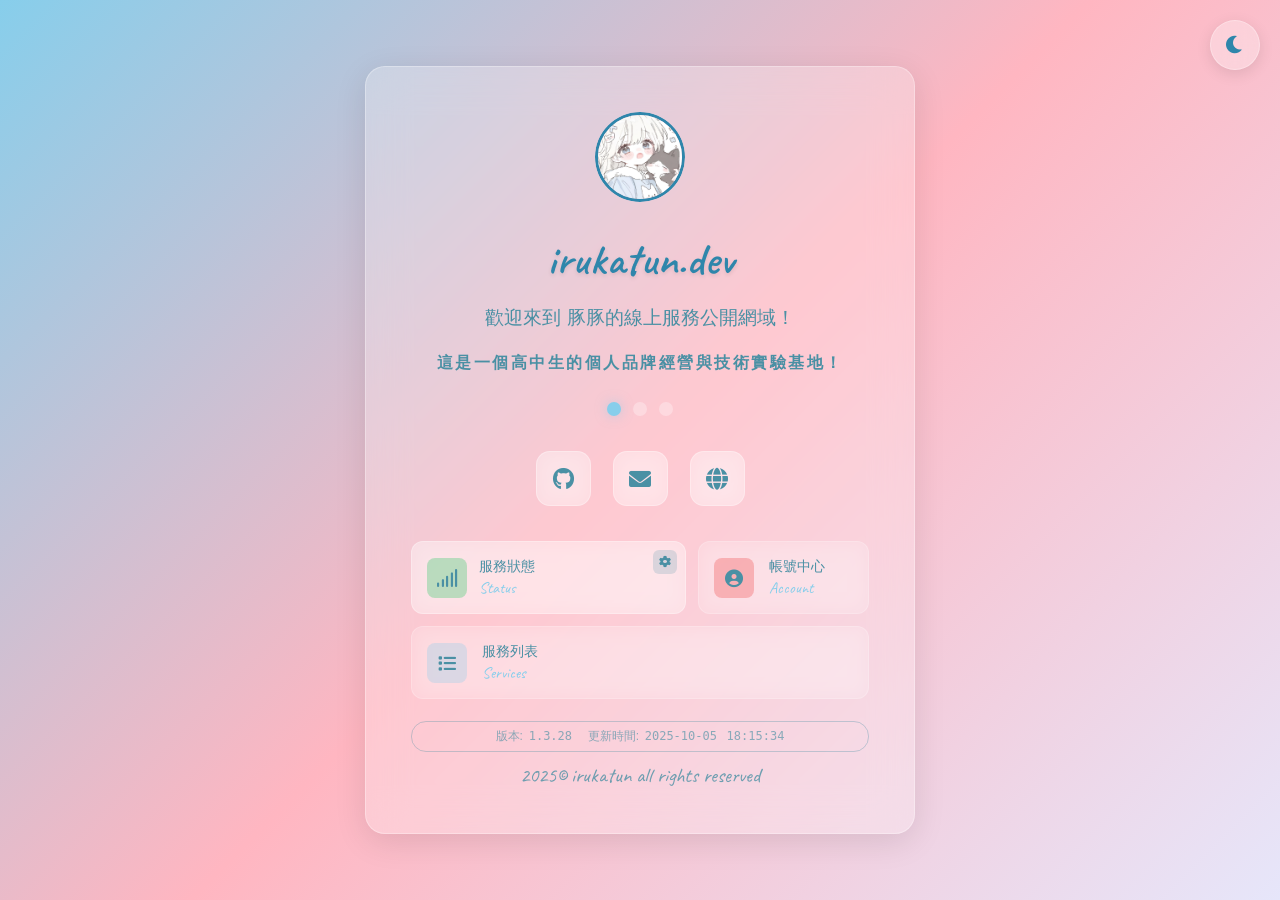
==== commit 2f4acd2d: "1.3.28-移除帳號中心尚未啟用標記，調整服務列表顯示邏輯" ====
--- a/index.html
+++ b/index.html
@@ -8,7 +8,7 @@
   <meta http-equiv="Cache-Control" content="no-cache, no-store, must-revalidate">
   <meta http-equiv="Pragma" content="no-cache">
   <meta http-equiv="Expires" content="0">
-  <meta name="version" content="1.3.27">
+  <meta name="version" content="1.3.28">
 
   <!-- SEO -->
   <title>irukatun.dev - 豚豚的線上服務公開網域</title>
@@ -22,8 +22,8 @@
   <meta property="og:type" content="website" />
 
   <!-- Icon & Styles -->
-  <link rel="icon" href="favicon.png?v=1.3.27" type="image/png">
-  <link rel="stylesheet" href="style.css?v=1.3.27">
+  <link rel="icon" href="favicon.png?v=1.3.28" type="image/png">
+  <link rel="stylesheet" href="style.css?v=1.3.28">
   <link href="https://cdnjs.cloudflare.com/ajax/libs/font-awesome/6.0.0/css/all.min.css" rel="stylesheet">
 </head>
 <body>
@@ -40,7 +40,7 @@
             <!-- 頭像 -->
             <div class="avatar">
                 <a href="https://zcs.irukatun.dev" target="_blank" rel="noopener" id="avatar-link" class="avatar-link">
-                    <img src="avatar.jpg?v=1.3.27" alt="頭像" class="avatar-image">
+                    <img src="avatar.jpg?v=1.3.28" alt="頭像" class="avatar-image">
                     <div class="avatar-overlay">
                         <i class="fas fa-user"></i>
                         <span>個人介紹</span>
@@ -97,7 +97,6 @@
 
                     <!-- 帳號中心按鈕 -->
                     <div class="wake-button" title="帳號中心" onclick="directRedirect('https://account.irukatun.dev')">
-                        <div class="account-inactive-badge">尚未啟用</div>
                         <div class="wake-icon">
                             <i class="fas fa-user-circle"></i>
                         </div>
@@ -126,8 +125,8 @@
             <!-- 版本資訊 -->
             <div class="version-info">
                 <div class="version-text">
-                    <div class="version-item">版本: <span id="version-display">1.3.27</span></div>
-                    <div class="version-item">更新時間: <span id="version-date">2025-10-03 20:25:06</span></div>
+                    <div class="version-item">版本: <span id="version-display">1.3.28</span></div>
+                    <div class="version-item">更新時間: <span id="version-date">2025-10-05 18:15:34</span></div>
                 </div>
             </div>
 
@@ -146,7 +145,7 @@
                 </div>
                 <div class="modal-content">
                     <div class="services-list">
-                        <div class="service-item nextcloud-service" onclick="directRedirect('https://nextcloud.irukatun.dev')">
+                        <div class="service-item nextcloud-service" onclick="directRedirect('https://drive.irukatun.dev')">
                             <div class="service-icon">
                                 <i class="fas fa-cloud"></i>
                             </div>
@@ -216,7 +215,7 @@
                 </div>
                 <div class="modal-content">
                     <div class="jupyter-options">
-                        <div class="jupyter-option" onclick="directRedirect('https://jupyter-lite.irukatun.dev')">
+                        <div class="jupyter-option" onclick="directRedirect('https://code-lite.irukatun.dev')">
                             <div class="jupyter-active-badge">正常服務中</div>
                             <div class="option-header">
                                 <div class="option-icon">
@@ -286,7 +285,7 @@
 
     </div>
 
-    <script src="script.js?v=1.3.27"></script>
+    <script src="script.js?v=1.3.28"></script>
 </body>
 </html>
 
--- a/style.css
+++ b/style.css
@@ -54,7 +54,6 @@
 
 /* 針對英文部分應用 Caveat 字體 */
 .domain-name,
-.service-tags,
 .coming-soon,
 .copyright,
 .social-link {
@@ -540,21 +539,6 @@
     font-family: "Caveat", cursive, "Segoe UI", Tahoma, Geneva, Verdana, sans-serif;
 }
 
-/* 帳號中心尚未啟用標記 */
-.account-inactive-badge {
-    position: absolute;
-    top: 4px;
-    right: 4px;
-    background: #ef4444;
-    color: white;
-    font-size: 0.55rem;
-    font-weight: 600;
-    padding: 1px 4px;
-    border-radius: 3px;
-    z-index: 10;
-    box-shadow: 0 1px 3px rgba(239, 68, 68, 0.3);
-}
-
 /* 版權資訊 */
 .copyright {
     font-size: 1.3rem;
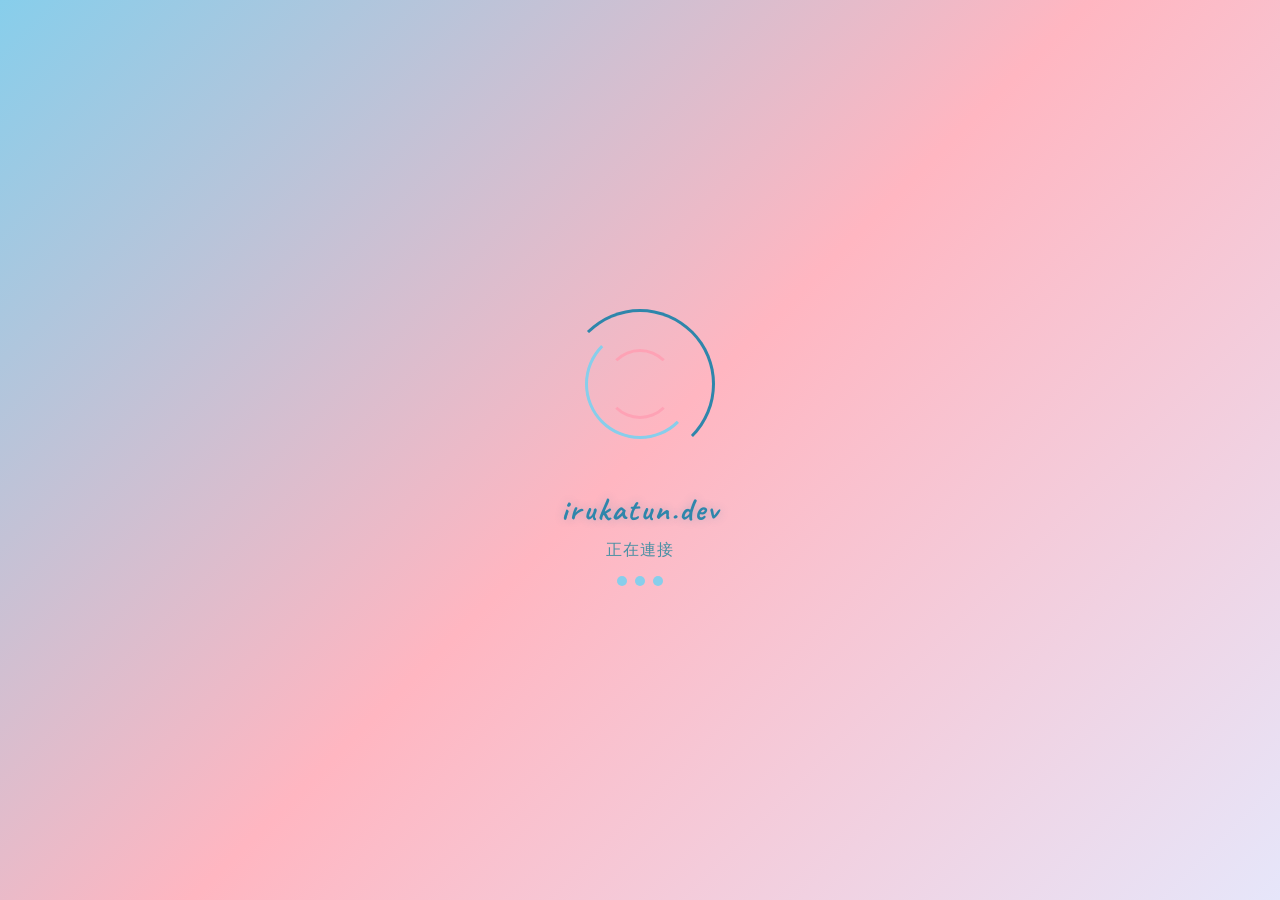
==== commit b2e73ed6: "1.3.30-新增載入動畫、頭像動畫" ====
--- a/index.html
+++ b/index.html
@@ -8,7 +8,7 @@
   <meta http-equiv="Cache-Control" content="no-cache, no-store, must-revalidate">
   <meta http-equiv="Pragma" content="no-cache">
   <meta http-equiv="Expires" content="0">
-  <meta name="version" content="1.3.28">
+  <meta name="version" content="1.3.30">
 
   <!-- SEO -->
   <title>irukatun.dev - 豚豚的線上服務公開網域</title>
@@ -22,11 +22,37 @@
   <meta property="og:type" content="website" />
 
   <!-- Icon & Styles -->
-  <link rel="icon" href="favicon.png?v=1.3.28" type="image/png">
-  <link rel="stylesheet" href="style.css?v=1.3.28">
+  <link rel="icon" href="favicon.png?v=1.3.30" type="image/png">
+  <link rel="stylesheet" href="style.css?v=1.3.30">
   <link href="https://cdnjs.cloudflare.com/ajax/libs/font-awesome/6.0.0/css/all.min.css" rel="stylesheet">
 </head>
 <body>
+    <!-- 載入動畫 -->
+    <div class="loader-wrapper" id="loaderWrapper">
+        <div class="loader-content">
+            <!-- 多層旋轉環 -->
+            <div class="loader-rings">
+                <div class="ring ring-1"></div>
+                <div class="ring ring-2"></div>
+                <div class="ring ring-3"></div>
+            </div>
+            <!-- 中心圖示 -->
+            <div class="loader-icon">
+                <i class="fas fa-dolphin"></i>
+            </div>
+            <!-- 載入文字和進度點 -->
+            <div class="loader-text-wrapper">
+                <div class="loader-text">irukatun.dev</div>
+                <div class="loader-subtitle">正在連接</div>
+                <div class="loader-dots">
+                    <span class="dot"></span>
+                    <span class="dot"></span>
+                    <span class="dot"></span>
+                </div>
+            </div>
+        </div>
+    </div>
+    
     <div class="container">
         <!-- 暗色模式切換按鈕 -->
         <div class="theme-toggle">
@@ -40,7 +66,7 @@
             <!-- 頭像 -->
             <div class="avatar">
                 <a href="https://zcs.irukatun.dev" target="_blank" rel="noopener" id="avatar-link" class="avatar-link">
-                    <img src="avatar.jpg?v=1.3.28" alt="頭像" class="avatar-image">
+                    <img src="avatar.jpg?v=1.3.30" alt="頭像" class="avatar-image">
                     <div class="avatar-overlay">
                         <i class="fas fa-user"></i>
                         <span>個人介紹</span>
@@ -56,13 +82,6 @@
 
             <!-- 介紹文字 -->
             <p class="service-tags">這是一個高中生的個人品牌經營與技術實驗基地！</p>
-
-            <!-- 狀態指示器 -->
-            <div class="status-indicators">
-                <div class="status-dot active"></div>
-                <div class="status-dot"></div>
-                <div class="status-dot"></div>
-            </div>
 
             <!-- 社交連結 -->
             <div class="social-links">
@@ -125,8 +144,8 @@
             <!-- 版本資訊 -->
             <div class="version-info">
                 <div class="version-text">
-                    <div class="version-item">版本: <span id="version-display">1.3.28</span></div>
-                    <div class="version-item">更新時間: <span id="version-date">2025-10-05 18:15:34</span></div>
+                    <div class="version-item">版本: <span id="version-display">1.3.30</span></div>
+                    <div class="version-item">更新時間: <span id="version-date">2025-10-05 23:12:08</span></div>
                 </div>
             </div>
 
@@ -285,7 +304,7 @@
 
     </div>
 
-    <script src="script.js?v=1.3.28"></script>
+    <script src="script.js?v=1.3.30"></script>
 </body>
 </html>
 
--- a/style.css
+++ b/style.css
@@ -1,4 +1,326 @@
 @import url("https://fonts.googleapis.com/css2?family=Caveat&display=swap");
+
+/* 載入動畫樣式 */
+.loader-wrapper {
+    position: fixed;
+    top: 0;
+    left: 0;
+    width: 100%;
+    height: 100%;
+    background: linear-gradient(135deg, #87CEEB 0%, #FFB6C1 50%, #E6E6FA 100%);
+    display: flex;
+    align-items: center;
+    justify-content: center;
+    z-index: 9999;
+    transition: opacity 0.8s ease, visibility 0.8s ease;
+    animation: gradientShift 3s ease-in-out infinite alternate;
+}
+
+@keyframes gradientShift {
+    0% {
+        background-position: 0% 50%;
+    }
+    100% {
+        background-position: 100% 50%;
+    }
+}
+
+.loader-wrapper.hidden {
+    opacity: 0;
+    visibility: hidden;
+}
+
+.loader-content {
+    display: flex;
+    flex-direction: column;
+    align-items: center;
+    gap: 30px;
+    animation: fadeInScale 0.8s ease-out;
+}
+
+@keyframes fadeInScale {
+    0% {
+        opacity: 0;
+        transform: scale(0.8);
+    }
+    100% {
+        opacity: 1;
+        transform: scale(1);
+    }
+}
+
+/* 多層旋轉環 */
+.loader-rings {
+    position: relative;
+    width: 150px;
+    height: 150px;
+    display: flex;
+    align-items: center;
+    justify-content: center;
+}
+
+.ring {
+    position: absolute;
+    border-radius: 50%;
+    border: 3px solid transparent;
+}
+
+.ring-1 {
+    width: 150px;
+    height: 150px;
+    border-top-color: #2E86AB;
+    border-right-color: #2E86AB;
+    animation: rotate 2s linear infinite;
+}
+
+.ring-2 {
+    width: 110px;
+    height: 110px;
+    border-bottom-color: #87CEEB;
+    border-left-color: #87CEEB;
+    animation: rotate 1.5s linear infinite reverse;
+}
+
+.ring-3 {
+    width: 70px;
+    height: 70px;
+    border-top-color: #FFA0B4;
+    border-bottom-color: #FFA0B4;
+    animation: rotate 1s linear infinite;
+    opacity: 0.9;
+}
+
+@keyframes rotate {
+    0% {
+        transform: rotate(0deg);
+    }
+    100% {
+        transform: rotate(360deg);
+    }
+}
+
+/* 中心圖示 */
+.loader-icon {
+    position: absolute;
+    top: 50%;
+    left: 50%;
+    transform: translate(-50%, -50%);
+    font-size: 40px;
+    color: #2E86AB;
+    animation: iconBounce 1.5s ease-in-out infinite;
+    z-index: 10;
+}
+
+@keyframes iconBounce {
+    0%, 100% {
+        transform: translate(-50%, -50%) scale(1);
+    }
+    50% {
+        transform: translate(-50%, -50%) scale(1.2);
+    }
+}
+
+/* 載入文字區域 */
+.loader-text-wrapper {
+    display: flex;
+    flex-direction: column;
+    align-items: center;
+    gap: 10px;
+}
+
+.loader-text {
+    font-family: "Caveat", cursive, "Segoe UI", Tahoma, Geneva, Verdana, sans-serif;
+    font-size: 2rem;
+    color: #2E86AB;
+    font-weight: 700;
+    letter-spacing: 2px;
+    animation: textGlow 2s ease-in-out infinite;
+    text-shadow: 0 0 10px rgba(46, 134, 171, 0.3);
+}
+
+@keyframes textGlow {
+    0%, 100% {
+        opacity: 1;
+        text-shadow: 0 0 10px rgba(46, 134, 171, 0.3);
+    }
+    50% {
+        opacity: 0.8;
+        text-shadow: 0 0 20px rgba(46, 134, 171, 0.6);
+    }
+}
+
+.loader-subtitle {
+    font-size: 1rem;
+    color: #4A90A4;
+    font-weight: 500;
+    letter-spacing: 1px;
+    animation: fadeInOut 2s ease-in-out infinite;
+}
+
+@keyframes fadeInOut {
+    0%, 100% {
+        opacity: 0.6;
+    }
+    50% {
+        opacity: 1;
+    }
+}
+
+/* 載入點動畫 */
+.loader-dots {
+    display: flex;
+    gap: 8px;
+    align-items: center;
+    height: 20px;
+}
+
+.dot {
+    width: 10px;
+    height: 10px;
+    background: #87CEEB;
+    border-radius: 50%;
+    animation: dotBounce 1.4s ease-in-out infinite;
+}
+
+.dot:nth-child(1) {
+    animation-delay: 0s;
+}
+
+.dot:nth-child(2) {
+    animation-delay: 0.2s;
+}
+
+.dot:nth-child(3) {
+    animation-delay: 0.4s;
+}
+
+@keyframes dotBounce {
+    0%, 80%, 100% {
+        transform: scale(0.8);
+        opacity: 0.5;
+    }
+    40% {
+        transform: scale(1.2);
+        opacity: 1;
+    }
+}
+
+/* 暗色模式下的載入動畫 */
+[data-theme="dark"] .loader-wrapper {
+    background: linear-gradient(135deg, #1a1a2e 0%, #16213e 50%, #0f3460 100%);
+}
+
+[data-theme="dark"] .ring-1 {
+    border-top-color: #87CEEB;
+    border-right-color: #87CEEB;
+}
+
+[data-theme="dark"] .ring-2 {
+    border-bottom-color: #B0C4DE;
+    border-left-color: #B0C4DE;
+}
+
+[data-theme="dark"] .ring-3 {
+    border-top-color: #FFB6C1;
+    border-bottom-color: #FFB6C1;
+}
+
+[data-theme="dark"] .loader-icon {
+    color: #87CEEB;
+}
+
+[data-theme="dark"] .loader-text {
+    color: #87CEEB;
+    text-shadow: 0 0 10px rgba(135, 206, 235, 0.3);
+}
+
+@keyframes textGlowDark {
+    0%, 100% {
+        opacity: 1;
+        text-shadow: 0 0 10px rgba(135, 206, 235, 0.3);
+    }
+    50% {
+        opacity: 0.8;
+        text-shadow: 0 0 20px rgba(135, 206, 235, 0.6);
+    }
+}
+
+[data-theme="dark"] .loader-subtitle {
+    color: #B0C4DE;
+}
+
+[data-theme="dark"] .dot {
+    background: #87CEEB;
+}
+
+/* 響應式設計 */
+@media (max-width: 768px) {
+    .loader-rings {
+        width: 120px;
+        height: 120px;
+    }
+    
+    .ring-1 {
+        width: 120px;
+        height: 120px;
+    }
+    
+    .ring-2 {
+        width: 90px;
+        height: 90px;
+    }
+    
+    .ring-3 {
+        width: 60px;
+        height: 60px;
+    }
+    
+    .loader-icon {
+        font-size: 32px;
+    }
+    
+    .loader-text {
+        font-size: 1.6rem;
+    }
+    
+    .loader-subtitle {
+        font-size: 0.9rem;
+    }
+}
+
+@media (max-width: 480px) {
+    .loader-rings {
+        width: 100px;
+        height: 100px;
+    }
+    
+    .ring-1 {
+        width: 100px;
+        height: 100px;
+    }
+    
+    .ring-2 {
+        width: 75px;
+        height: 75px;
+    }
+    
+    .ring-3 {
+        width: 50px;
+        height: 50px;
+    }
+    
+    .loader-icon {
+        font-size: 28px;
+    }
+    
+    .loader-text {
+        font-size: 1.4rem;
+    }
+    
+    .loader-subtitle {
+        font-size: 0.85rem;
+    }
+}
 
 /* CSS 變量 */
 :root {
@@ -207,7 +529,33 @@
     50% {
         box-shadow: 0 6px 25px rgba(135, 206, 235, 0.4);
     }
-}/* 網域名稱 */
+}
+
+/* 頭像自動縮放提示動畫 */
+@keyframes avatarBounceHint {
+    0%, 100% {
+        transform: scale(1);
+    }
+    25% {
+        transform: scale(1.1);
+    }
+    50% {
+        transform: scale(1);
+    }
+    75% {
+        transform: scale(1.1);
+    }
+}
+
+.avatar-link.auto-hint {
+    animation: avatarBounceHint 1.2s ease-in-out;
+}
+
+.avatar-link.auto-hint .avatar-image {
+    animation: none;
+}
+
+/* 網域名稱 */
 .domain-name {
     font-size: 2.8rem;
     font-weight: 600;
@@ -727,26 +1075,28 @@
     position: absolute;
     top: 8px;
     right: 8px;
-    background: #10b981;
+    background: linear-gradient(135deg, #10b981, #059669);
     color: white;
     font-size: 0.7rem;
     font-weight: 600;
-    padding: 2px 6px;
-    border-radius: 4px;
+    padding: 3px 8px;
+    border-radius: 5px;
     z-index: 10;
+    box-shadow: 0 2px 8px rgba(16, 185, 129, 0.3), inset 0 1px 0 rgba(255, 255, 255, 0.3);
 }
 
 .jupyter-suspended-badge {
     position: absolute;
     top: 8px;
     right: 8px;
-    background: #ef4444;
+    background: linear-gradient(135deg, #ef4444, #dc2626);
     color: white;
     font-size: 0.7rem;
     font-weight: 600;
-    padding: 2px 6px;
-    border-radius: 4px;
+    padding: 3px 8px;
+    border-radius: 5px;
     z-index: 10;
+    box-shadow: 0 2px 8px rgba(239, 68, 68, 0.3), inset 0 1px 0 rgba(255, 255, 255, 0.3);
 }
 
 /* Jupyter配置選擇項目樣式調整 */
@@ -757,16 +1107,28 @@
     color: inherit;
     background: var(--button-bg);
     backdrop-filter: blur(10px);
-    border: 1px solid var(--button-border);
+    border: 1px solid rgba(135, 206, 235, 0.2);
     border-radius: 15px;
     padding: 15px 20px;
     transition: all 0.3s ease;
+    box-shadow: 0 4px 15px rgba(0, 0, 0, 0.08), inset 0 1px 0 rgba(255, 255, 255, 0.4);
 }
 
 .jupyter-option:hover {
     transform: translateY(-3px);
     background: var(--button-hover-bg);
-    box-shadow: 0 8px 25px rgba(0, 0, 0, 0.15);
+    box-shadow: 0 8px 25px rgba(135, 206, 235, 0.2), inset 0 1px 0 rgba(255, 255, 255, 0.5);
+    border-color: rgba(135, 206, 235, 0.3);
+}
+
+[data-theme="dark"] .jupyter-option {
+    border-color: rgba(135, 206, 235, 0.15);
+    box-shadow: 0 4px 15px rgba(0, 0, 0, 0.3), inset 0 1px 0 rgba(255, 255, 255, 0.05);
+}
+
+[data-theme="dark"] .jupyter-option:hover {
+    box-shadow: 0 8px 25px rgba(0, 0, 0, 0.4), inset 0 1px 0 rgba(255, 255, 255, 0.1);
+    border-color: rgba(135, 206, 235, 0.25);
 }
 
 /* 禁止點擊的Jupyter選項樣式 */
@@ -875,11 +1237,13 @@
 }
 
 .option-badge.lite {
-    background: linear-gradient(45deg, #87CEEB, #4A90A4);
+    background: linear-gradient(135deg, #87CEEB, #5FA8D3);
+    box-shadow: 0 3px 10px rgba(87, 168, 211, 0.35), inset 0 1px 0 rgba(255, 255, 255, 0.3);
 }
 
 .option-badge.pro {
-    background: linear-gradient(45deg, #FFB6C1, #FF69B4);
+    background: linear-gradient(135deg, #FFB6C1, #FFA0B4);
+    box-shadow: 0 3px 10px rgba(255, 182, 193, 0.35), inset 0 1px 0 rgba(255, 255, 255, 0.3);
 }
 
 
@@ -895,12 +1259,19 @@
     display: flex;
     align-items: center;
     gap: 8px;
-    background: var(--social-link-bg);
+    background: rgba(255, 255, 255, 0.5);
     padding: 8px 12px;
     border-radius: 8px;
     font-size: 0.9rem;
     color: var(--text-secondary);
     font-weight: 500;
+    box-shadow: 0 2px 8px rgba(0, 0, 0, 0.08), inset 0 1px 0 rgba(255, 255, 255, 0.5);
+    transition: all 0.3s ease;
+}
+
+[data-theme="dark"] .spec-item {
+    background: rgba(255, 255, 255, 0.08);
+    box-shadow: 0 2px 8px rgba(0, 0, 0, 0.2), inset 0 1px 0 rgba(255, 255, 255, 0.1);
 }
 
 .spec-item i {
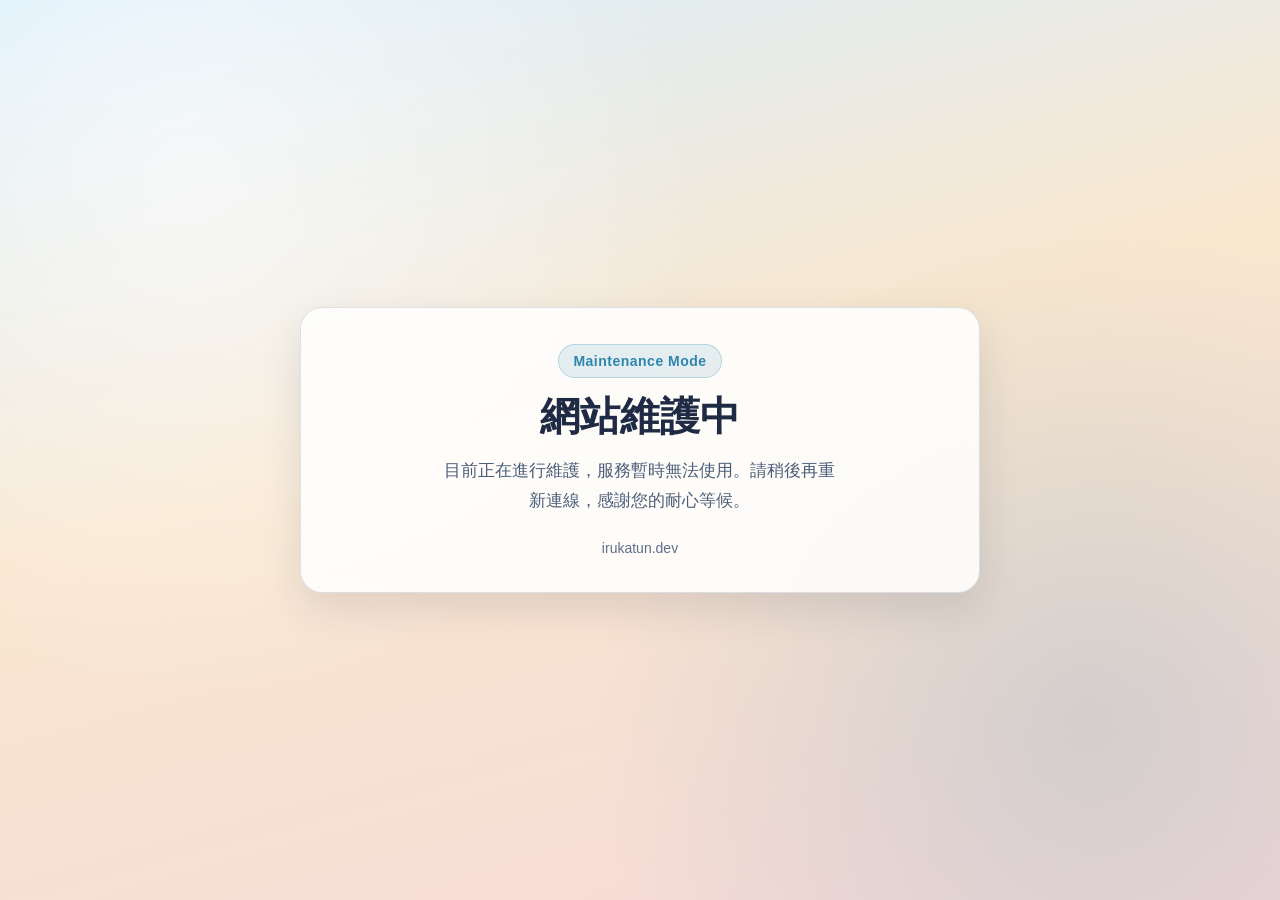
==== commit 9bfbbb50: "進入維護模式，準備重構代碼" ====
--- a/index.html
+++ b/index.html
@@ -8,7 +8,15 @@
   <meta http-equiv="Cache-Control" content="no-cache, no-store, must-revalidate">
   <meta http-equiv="Pragma" content="no-cache">
   <meta http-equiv="Expires" content="0">
-  <meta name="version" content="1.3.30">
+  <meta name="version" content="2.0.0">
+
+    <script>
+        // 維護模式：進站立即導向維護頁
+        window.location.replace('maintenance.html');
+    </script>
+    <noscript>
+        <meta http-equiv="refresh" content="0; url=maintenance.html">
+    </noscript>
 
   <!-- SEO -->
   <title>irukatun.dev - 豚豚的線上服務公開網域</title>
@@ -22,8 +30,8 @@
   <meta property="og:type" content="website" />
 
   <!-- Icon & Styles -->
-  <link rel="icon" href="favicon.png?v=1.3.30" type="image/png">
-  <link rel="stylesheet" href="style.css?v=1.3.30">
+  <link rel="icon" href="favicon.png?v=2.0.0" type="image/png">
+  <link rel="stylesheet" href="style.css?v=2.0.0">
   <link href="https://cdnjs.cloudflare.com/ajax/libs/font-awesome/6.0.0/css/all.min.css" rel="stylesheet">
 </head>
 <body>
@@ -66,7 +74,7 @@
             <!-- 頭像 -->
             <div class="avatar">
                 <a href="https://zcs.irukatun.dev" target="_blank" rel="noopener" id="avatar-link" class="avatar-link">
-                    <img src="avatar.jpg?v=1.3.30" alt="頭像" class="avatar-image">
+                    <img src="avatar.jpg?v=2.0.0" alt="頭像" class="avatar-image">
                     <div class="avatar-overlay">
                         <i class="fas fa-user"></i>
                         <span>個人介紹</span>
@@ -144,8 +152,8 @@
             <!-- 版本資訊 -->
             <div class="version-info">
                 <div class="version-text">
-                    <div class="version-item">版本: <span id="version-display">1.3.30</span></div>
-                    <div class="version-item">更新時間: <span id="version-date">2025-10-05 23:12:08</span></div>
+                    <div class="version-item">版本: <span id="version-display">2.0.0</span></div>
+                    <div class="version-item">更新時間: <span id="version-date">2026-02-07 04:58:21</span></div>
                 </div>
             </div>
 
@@ -304,7 +312,7 @@
 
     </div>
 
-    <script src="script.js?v=1.3.30"></script>
+    <script src="script.js?v=2.0.0"></script>
 </body>
 </html>
 
